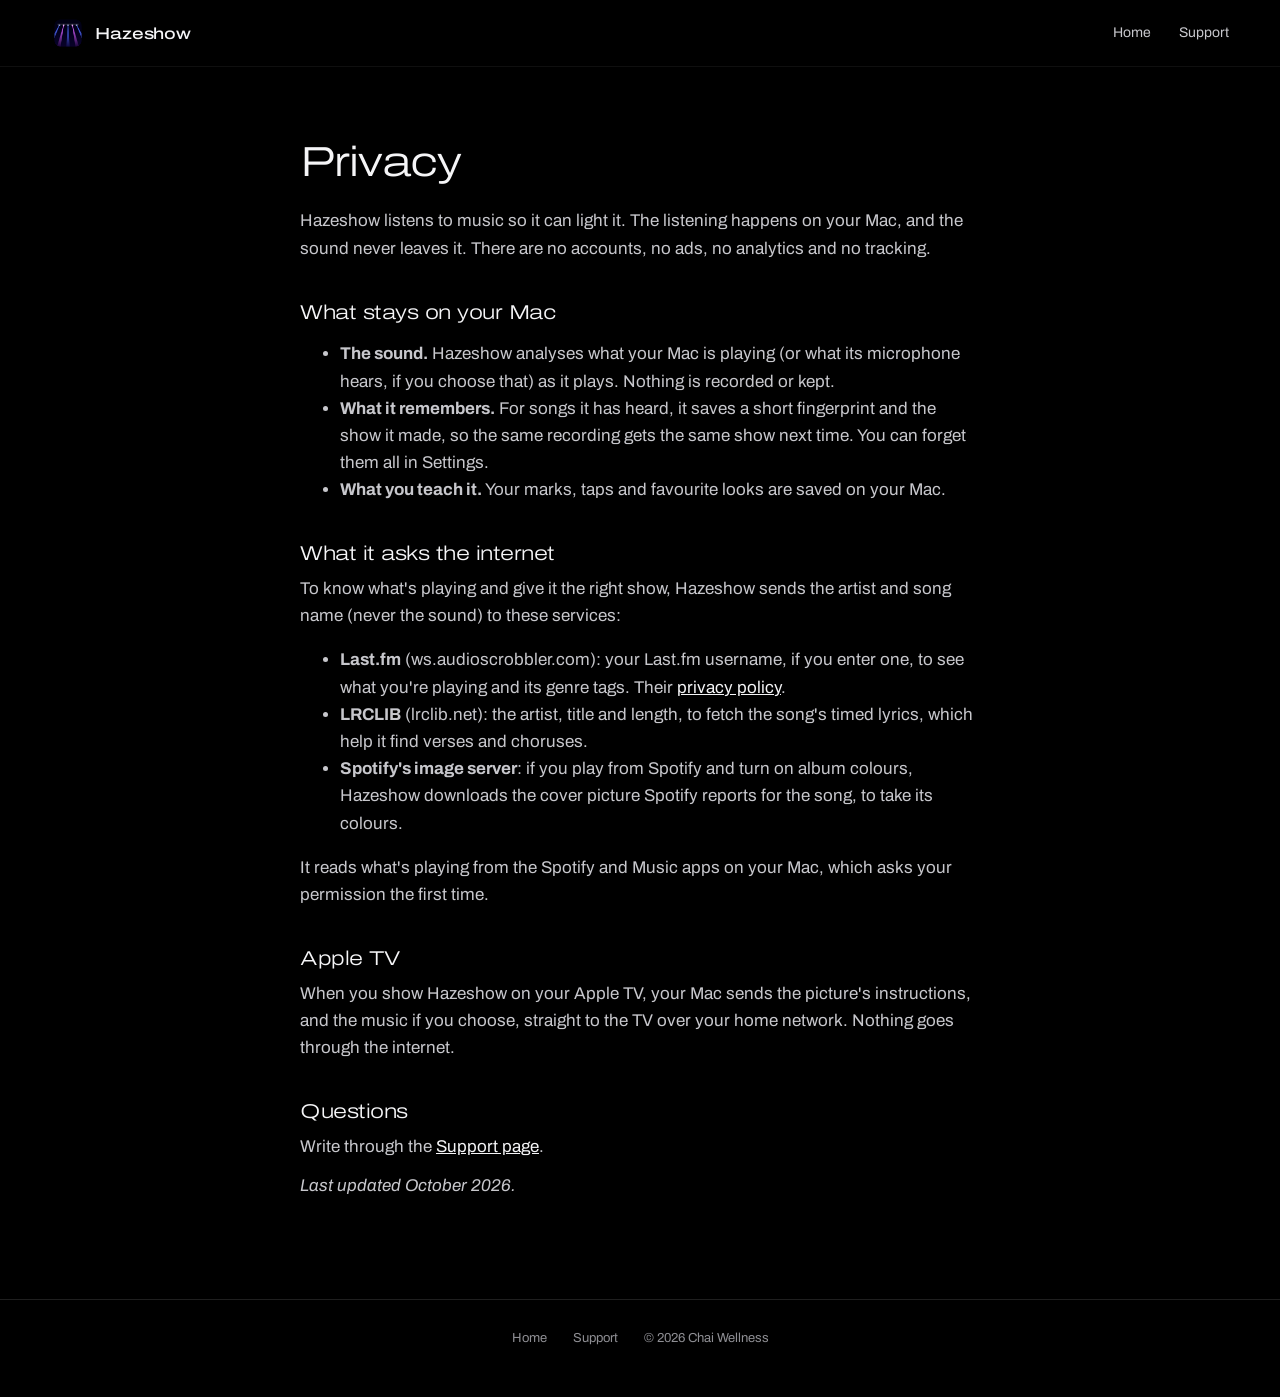
==== privacy.html @ 148dab3c "First version of the site" ====
<!doctype html>
<html lang="en">
<head>
<meta charset="utf-8">
<meta name="viewport" content="width=device-width, initial-scale=1">
<title>Privacy · Hazeshow</title>
<meta name="description" content="What Hazeshow sends, to whom, and what stays on your Mac.">
<link rel="icon" href="favicon.png">
<link href="https://fonts.googleapis.com/css2?family=Archivo:wdth,wght@100,400;100,500;125,300;125,500&family=Martian+Mono:wght@400&display=swap" rel="stylesheet">
<link rel="stylesheet" href="style.css">
</head>
<body>
<header class="top">
  <a class="brand" href="index.html"><img src="img/icon.png" alt="" width="34" height="34"><span>Hazeshow</span></a>
  <nav><a href="index.html">Home</a><a href="support.html">Support</a></nav>
</header>
<main class="page">
<h1>Privacy</h1>
<p>Hazeshow listens to music so it can light it. The listening happens on your Mac, and the sound never leaves it. There are no accounts, no ads, no analytics and no tracking.</p>

<h2>What stays on your Mac</h2>
<ul>
  <li><b>The sound.</b> Hazeshow analyses what your Mac is playing (or what its microphone hears, if you choose that) as it plays. Nothing is recorded or kept.</li>
  <li><b>What it remembers.</b> For songs it has heard, it saves a short fingerprint and the show it made, so the same recording gets the same show next time. You can forget them all in Settings.</li>
  <li><b>What you teach it.</b> Your marks, taps and favourite looks are saved on your Mac.</li>
</ul>

<h2>What it asks the internet</h2>
<p>To know what's playing and give it the right show, Hazeshow sends the artist and song name (never the sound) to these services:</p>
<ul>
  <li><b>Last.fm</b> (ws.audioscrobbler.com): your Last.fm username, if you enter one, to see what you're playing and its genre tags. Their <a href="https://www.last.fm/legal/privacy">privacy policy</a>.</li>
  <li><b>LRCLIB</b> (lrclib.net): the artist, title and length, to fetch the song's timed lyrics, which help it find verses and choruses.</li>
  <li><b>Spotify's image server</b>: if you play from Spotify and turn on album colours, Hazeshow downloads the cover picture Spotify reports for the song, to take its colours.</li>
</ul>
<p>It reads what's playing from the Spotify and Music apps on your Mac, which asks your permission the first time.</p>

<h2>Apple TV</h2>
<p>When you show Hazeshow on your Apple TV, your Mac sends the picture's instructions, and the music if you choose, straight to the TV over your home network. Nothing goes through the internet.</p>

<h2>Questions</h2>
<p>Write through the <a href="support.html">Support page</a>.</p>
<p><i>Last updated October 2026.</i></p>
</main>
<footer><a href="index.html">Home</a><a href="support.html">Support</a><span>© 2026 Chai Wellness</span></footer>
</body>
</html>
---- style.css ----
/* Hazeshow. The show is the colour; the page stays out of its way: black, white type, space.
   (The first version's glows, purple borders and cards read as a gimmick, his note.) */
:root {
  --bg: #000;
  --ink: #f5f5f7;
  --mute: #8e8e93;
  --soft: #c7c7cc;
  --line: rgba(255, 255, 255, 0.12);
  --display: "Archivo", -apple-system, system-ui, sans-serif;
  --body: "Archivo", -apple-system, system-ui, sans-serif;
  --mono: "Martian Mono", ui-monospace, monospace;
  --wide: 1080px;
}
* { box-sizing: border-box; }
html { scroll-behavior: smooth; }
body { margin: 0; background: var(--bg); color: var(--ink); font: 400 17px/1.6 var(--body); font-stretch: 100%; -webkit-font-smoothing: antialiased; }
img, video { display: block; max-width: 100%; }
a { color: var(--ink); }
/* Wide, light headlines at a calm size; the pictures are the loud part. */
h1, h2 { font-family: var(--display); font-weight: 300; font-stretch: 125%; letter-spacing: -0.025em; line-height: 1.08; margin: 0; }
h1 b, h2 b { font-weight: 500; }
h2 { font-size: clamp(26px, 2.6vw, 36px); }
h3 { font: 500 16px var(--body); margin: 0 0 6px; }
/* Small console labels, like a lighting desk's readout. */
.label { font: 400 11.5px var(--mono); letter-spacing: 0.06em; text-transform: uppercase; color: var(--mute); margin-bottom: 14px; }
.label i { font-style: normal; color: var(--ink); }
p { margin: 0; }
section { padding: 120px max(20px, 5vw); }
section > * { max-width: var(--wide); margin-left: auto; margin-right: auto; }

/* Header */
.top { position: fixed; inset: 0 0 auto 0; z-index: 20; display: flex; align-items: center; justify-content: space-between;
  padding: 16px max(20px, 4vw); background: rgba(0, 0, 0, 0.55); backdrop-filter: saturate(160%) blur(18px); -webkit-backdrop-filter: saturate(160%) blur(18px);
  border-bottom: 1px solid rgba(255, 255, 255, 0.06); }
.brand { display: flex; align-items: center; gap: 10px; text-decoration: none; font: 500 16px var(--display); font-stretch: 125%; letter-spacing: -0.01em; }
.brand img { border-radius: 7px; }
nav { display: flex; gap: 28px; }
nav a { text-decoration: none; color: var(--soft); font-size: 14px; }
nav a:hover { color: var(--ink); }

/* Hero: the show itself */
.hero { position: relative; min-height: 100vh; padding: 0; display: flex; align-items: flex-end; overflow: hidden; }
.hero-video { position: absolute; inset: 0; width: 100%; height: 100%; object-fit: cover; }
.hero-shade { position: absolute; inset: 0; background: linear-gradient(to top, #000 4%, rgba(0, 0, 0, 0.55) 38%, rgba(0, 0, 0, 0) 70%); }
.hero-copy { position: relative; width: 100%; max-width: none; padding: 0 max(20px, 5vw) 10vh; }
.hero h1 { font-size: clamp(34px, 4.2vw, 58px); max-width: 820px; }
.lede { font-size: clamp(17px, 1.3vw, 19px); color: var(--soft); max-width: 560px; margin: 20px 0 0; }
.meta { color: var(--mute); font-size: 15px; margin-top: 22px; }

/* One idea, large */
.statement { padding-top: 120px; padding-bottom: 40px; }
.statement p { font: 300 clamp(20px, 2vw, 27px)/1.45 var(--display); font-stretch: 125%; letter-spacing: -0.015em; color: var(--ink); max-width: 900px; }

/* Rooms: big pictures, little text */
/* Rooms: two to a row, the name and a sentence above each picture (his note), so all four
   are in view at once rather than a long scroll. */
.rooms { display: grid; grid-template-columns: repeat(2, minmax(0, 1fr)); column-gap: 40px; row-gap: 80px; padding-top: 80px; }
.room { width: 100%; display: flex; flex-direction: column; }
.room video { width: 100%; aspect-ratio: 16 / 9; object-fit: cover; border-radius: 6px; background: #0b0b0d; margin-top: auto; }
.room-copy { margin-bottom: 22px; }
.room-copy p { color: var(--mute); font-size: 16px; margin-top: 10px; max-width: 480px; }

/* Six more */
.modes-head { display: grid; grid-template-columns: minmax(0, 1fr) minmax(0, 1fr); gap: 56px; align-items: end; margin-bottom: 48px; }
.modes-head p { color: var(--mute); font-size: 17px; max-width: 460px; }
.strip { display: grid; grid-template-columns: repeat(3, minmax(0, 1fr)); gap: 20px; }
.strip figure { margin: 0; }
.strip img { width: 100%; aspect-ratio: 16 / 9; object-fit: cover; border-radius: 5px; }
.strip figcaption { font: 400 11px var(--mono); letter-spacing: 0.06em; text-transform: uppercase; color: var(--soft); margin-top: 12px; }

/* Apple TV */
.tv { text-align: center; }
.tv-lede { color: var(--mute); font-size: 17px; max-width: 560px; margin: 16px auto 48px; }
.tv-video { width: 100%; aspect-ratio: 16 / 9; object-fit: cover; border-radius: 6px; }
.cols { display: grid; grid-template-columns: repeat(3, minmax(0, 1fr)); gap: 40px; text-align: left; margin-top: 64px; }
.cols p { color: var(--mute); font-size: 15.5px; }
.cols > div { border-top: 1px solid var(--line); padding-top: 22px; }

.listens h2 { margin-bottom: 8px; }
.listens .cols { row-gap: 48px; }

.closing { text-align: center; padding: 160px 20px; }
.closing h2 { font-size: clamp(28px, 3.2vw, 44px); }

footer { display: flex; gap: 26px; justify-content: center; flex-wrap: wrap; padding: 28px 20px 48px; color: var(--mute); font-size: 13px; border-top: 1px solid var(--line); }
footer a { color: var(--mute); text-decoration: none; }
footer a:hover { color: var(--ink); }

/* Text pages (privacy, support) */
.page { max-width: 720px; margin: 0 auto; padding: 140px 20px 100px; }
.page h1 { font-size: clamp(30px, 3.6vw, 42px); margin-bottom: 22px; }
.page h2 { font-size: 20px; margin: 40px 0 10px; }
.page p, .page li { color: var(--soft); font-size: 17px; }
.page p + p { margin-top: 12px; }
.page a { color: var(--ink); }

@media (max-width: 900px) {
  section { padding-top: 96px; padding-bottom: 96px; }
  nav a:not(:last-child) { display: none; }
  .rooms { gap: 72px; }
  .rooms { grid-template-columns: 1fr; row-gap: 64px; }
  .modes-head { grid-template-columns: 1fr; gap: 14px; }
  .strip { grid-template-columns: repeat(2, minmax(0, 1fr)); gap: 14px; }
  .cols { grid-template-columns: 1fr; gap: 28px; }
}
@media (prefers-reduced-motion: reduce) { html { scroll-behavior: auto; } }
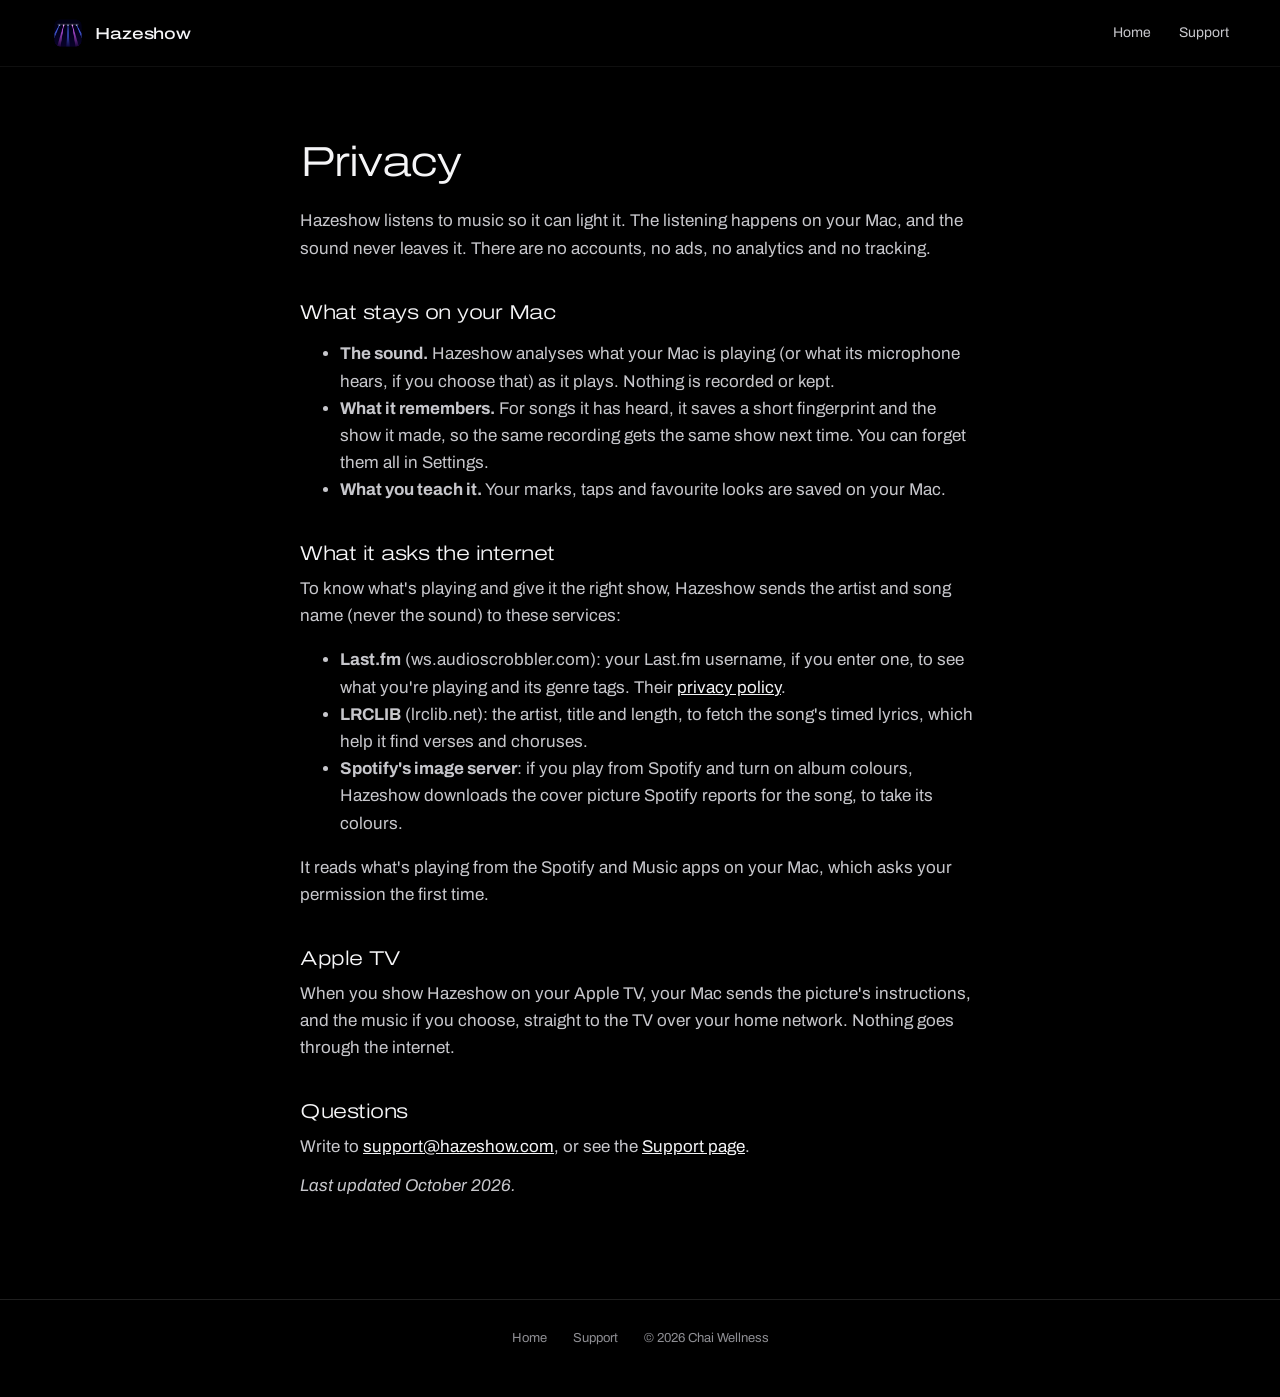
==== commit 203db8d3: "Support email: support@hazeshow.com" ====
--- a/privacy.html
+++ b/privacy.html
@@ -38,7 +38,7 @@
 <p>When you show Hazeshow on your Apple TV, your Mac sends the picture's instructions, and the music if you choose, straight to the TV over your home network. Nothing goes through the internet.</p>
 
 <h2>Questions</h2>
-<p>Write through the <a href="support.html">Support page</a>.</p>
+<p>Write to <a href="mailto:support@hazeshow.com">support@hazeshow.com</a>, or see the <a href="support.html">Support page</a>.</p>
 <p><i>Last updated October 2026.</i></p>
 </main>
 <footer><a href="index.html">Home</a><a href="support.html">Support</a><span>© 2026 Chai Wellness</span></footer>
--- a/style.css
+++ b/style.css
@@ -52,9 +52,13 @@
 .statement p { font: 300 clamp(20px, 2vw, 27px)/1.45 var(--display); font-stretch: 125%; letter-spacing: -0.015em; color: var(--ink); max-width: 900px; }
 
 /* Rooms: big pictures, little text */
+.rooms-head { padding-top: 100px; padding-bottom: 0; }
+.rooms-head p { color: var(--mute); font-size: 17px; max-width: 640px; margin-top: 16px; }
+
 /* Rooms: two to a row, the name and a sentence above each picture (his note), so all four
    are in view at once rather than a long scroll. */
-.rooms { display: grid; grid-template-columns: repeat(2, minmax(0, 1fr)); column-gap: 40px; row-gap: 80px; padding-top: 80px; }
+.rooms { display: grid; grid-template-columns: repeat(2, minmax(0, 1fr)); column-gap: 40px; row-gap: 80px; padding-top: 56px;
+  max-width: calc(var(--wide) + 2 * max(20px, 5vw)); margin: 0 auto; }
 .room { width: 100%; display: flex; flex-direction: column; }
 .room video { width: 100%; aspect-ratio: 16 / 9; object-fit: cover; border-radius: 6px; background: #0b0b0d; margin-top: auto; }
 .room-copy { margin-bottom: 22px; }
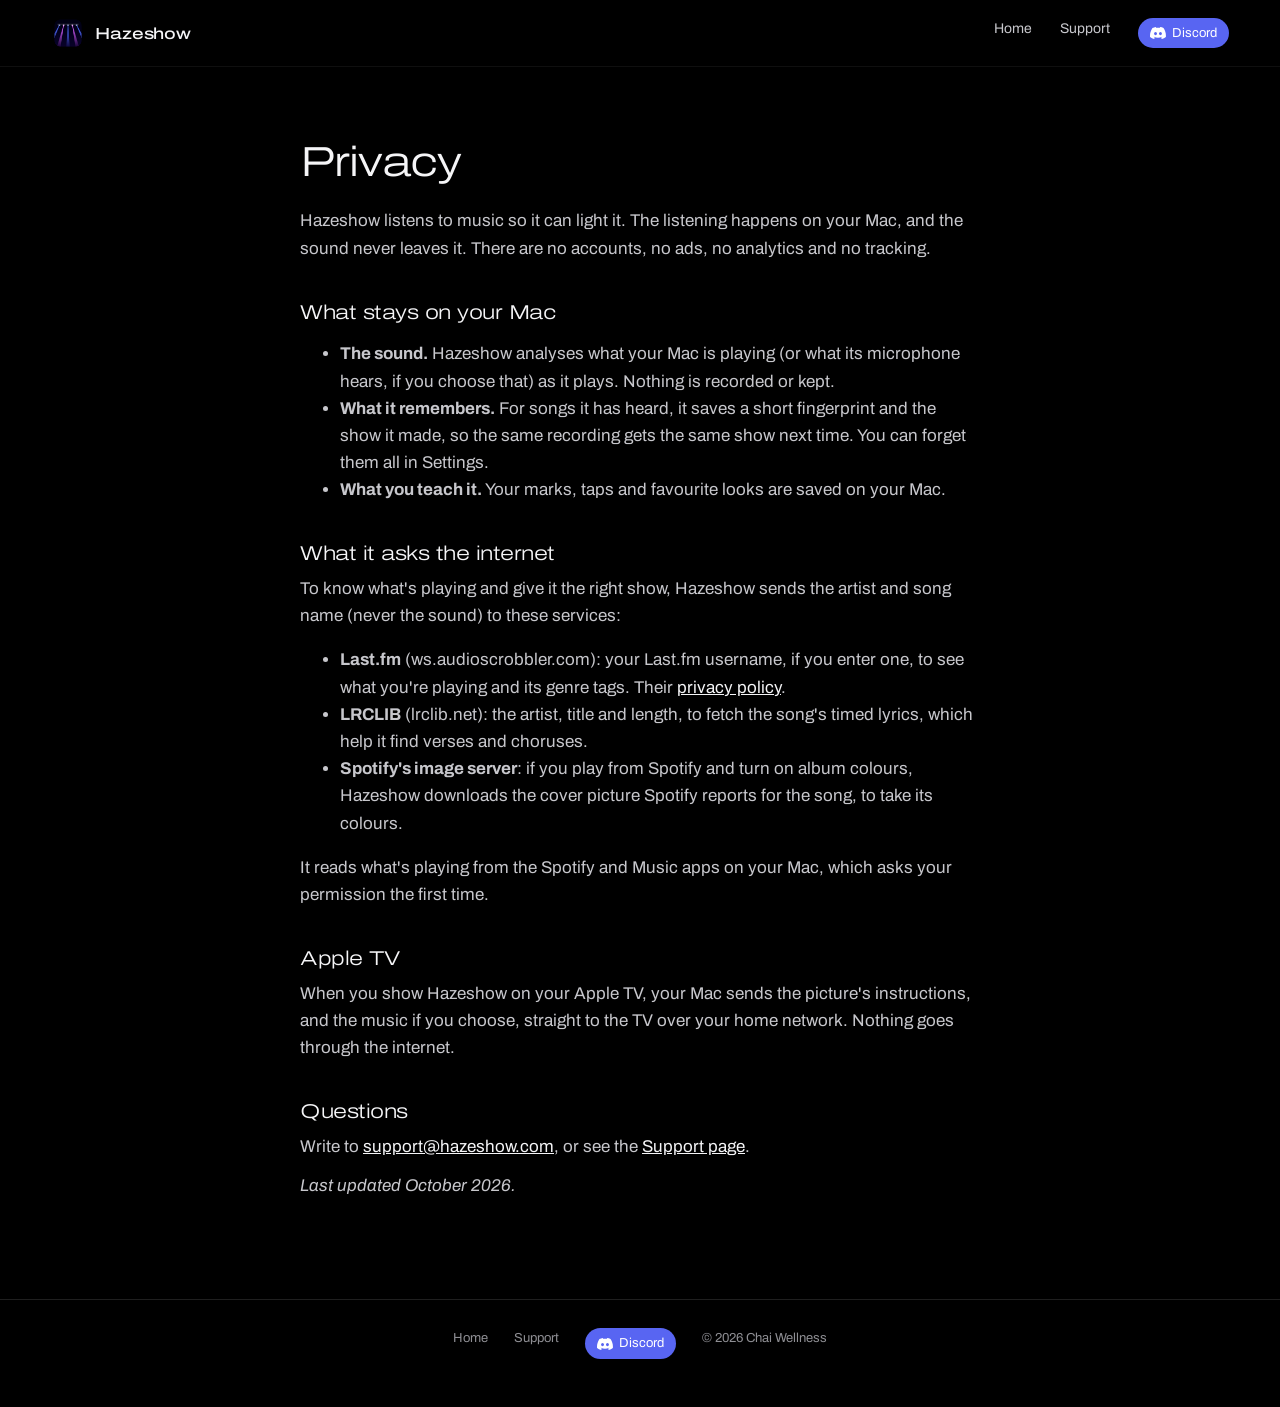
==== commit a20accd7: "Discord buttons" ====
--- a/privacy.html
+++ b/privacy.html
@@ -12,7 +12,7 @@
 <body>
 <header class="top">
   <a class="brand" href="index.html"><img src="img/icon.png" alt="" width="34" height="34"><span>Hazeshow</span></a>
-  <nav><a href="index.html">Home</a><a href="support.html">Support</a></nav>
+  <nav><a href="index.html">Home</a><a href="support.html">Support</a><a class="discord" data-discord href="https://discord.gg/WpsQTTFNzN" target="_blank" rel="noopener"><svg viewBox="0 0 24 24" aria-hidden="true" fill="currentColor"><path d="M20.3 4.4A19.8 19.8 0 0 0 15.4 3l-.6 1.3a18.4 18.4 0 0 0-5.6 0L8.6 3a19.7 19.7 0 0 0-4.9 1.5C.6 9.1-.3 13.6.1 18.1a19.9 19.9 0 0 0 6 3l1.3-2.1a12.9 12.9 0 0 1-2-1l.5-.4a14.2 14.2 0 0 0 12.2 0l.5.4a12.9 12.9 0 0 1-2.1 1l1.3 2.1a19.8 19.8 0 0 0 6-3c.5-5.2-.8-9.7-3.5-13.7ZM8.3 15.3c-1.2 0-2.2-1.1-2.2-2.4s1-2.4 2.2-2.4 2.2 1.1 2.2 2.4-1 2.4-2.2 2.4Zm7.4 0c-1.2 0-2.2-1.1-2.2-2.4s1-2.4 2.2-2.4 2.2 1.1 2.2 2.4-1 2.4-2.2 2.4Z"/></svg>Discord</a></nav>
 </header>
 <main class="page">
 <h1>Privacy</h1>
@@ -41,6 +41,6 @@
 <p>Write to <a href="mailto:support@hazeshow.com">support@hazeshow.com</a>, or see the <a href="support.html">Support page</a>.</p>
 <p><i>Last updated October 2026.</i></p>
 </main>
-<footer><a href="index.html">Home</a><a href="support.html">Support</a><span>© 2026 Chai Wellness</span></footer>
+<footer><a href="index.html">Home</a><a href="support.html">Support</a><a class="discord" data-discord href="https://discord.gg/WpsQTTFNzN" target="_blank" rel="noopener"><svg viewBox="0 0 24 24" aria-hidden="true" fill="currentColor"><path d="M20.3 4.4A19.8 19.8 0 0 0 15.4 3l-.6 1.3a18.4 18.4 0 0 0-5.6 0L8.6 3a19.7 19.7 0 0 0-4.9 1.5C.6 9.1-.3 13.6.1 18.1a19.9 19.9 0 0 0 6 3l1.3-2.1a12.9 12.9 0 0 1-2-1l.5-.4a14.2 14.2 0 0 0 12.2 0l.5.4a12.9 12.9 0 0 1-2.1 1l1.3 2.1a19.8 19.8 0 0 0 6-3c.5-5.2-.8-9.7-3.5-13.7ZM8.3 15.3c-1.2 0-2.2-1.1-2.2-2.4s1-2.4 2.2-2.4 2.2 1.1 2.2 2.4-1 2.4-2.2 2.4Zm7.4 0c-1.2 0-2.2-1.1-2.2-2.4s1-2.4 2.2-2.4 2.2 1.1 2.2 2.4-1 2.4-2.2 2.4Z"/></svg>Discord</a><span>© 2026 Chai Wellness</span></footer>
 </body>
 </html>
--- a/style.css
+++ b/style.css
@@ -100,7 +100,7 @@
 
 @media (max-width: 900px) {
   section { padding-top: 96px; padding-bottom: 96px; }
-  nav a:not(:last-child) { display: none; }
+  nav a:not(:nth-last-child(-n+2)) { display: none; }
   .rooms { gap: 72px; }
   .rooms { grid-template-columns: 1fr; row-gap: 64px; }
   .modes-head { grid-template-columns: 1fr; gap: 14px; }
@@ -108,3 +108,32 @@
   .cols { grid-template-columns: 1fr; gap: 28px; }
 }
 @media (prefers-reduced-motion: reduce) { html { scroll-behavior: auto; } }
+
+/* Tap to see it larger */
+.zoom { position: relative; display: block; cursor: zoom-in; }
+.room .zoom { margin-top: auto; }
+.room .zoom video { margin-top: 0; display: block; }
+.strip .zoom img, .tv .zoom video { display: block; }
+.hero { cursor: zoom-in; }
+.hero-shade { pointer-events: none; }
+.expand { position: absolute; right: 10px; bottom: 10px; width: 36px; height: 36px; display: grid; place-items: center;
+  border: 1px solid rgba(255, 255, 255, 0.25); border-radius: 50%; background: rgba(0, 0, 0, 0.55); color: #fff;
+  cursor: pointer; opacity: 0.85; transition: opacity 0.2s, background 0.2s; -webkit-backdrop-filter: blur(8px); backdrop-filter: blur(8px); }
+.expand:hover, .expand:focus-visible { opacity: 1; background: rgba(0, 0, 0, 0.8); }
+.expand-hero { top: 84px; bottom: auto; right: max(20px, 5vw); z-index: 2; }
+.viewing, .viewing body { overflow: hidden; }
+.viewer { position: fixed; inset: 0; z-index: 100; background: #000; display: flex; flex-direction: column;
+  align-items: center; justify-content: center; padding: 56px 16px 24px; cursor: zoom-out; }
+.viewer[hidden] { display: none; }
+.viewer-stage { flex: 1; width: 100%; min-height: 0; display: flex; align-items: center; justify-content: center; }
+.viewer-stage img, .viewer-stage video { max-width: 100%; max-height: 100%; object-fit: contain; border-radius: 6px; cursor: default; background: #000; }
+.viewer-caption { font: 400 11.5px var(--mono); letter-spacing: 0.06em; text-transform: uppercase; color: var(--soft); margin: 14px 0 0; text-align: center; }
+.viewer-close { position: absolute; top: 12px; right: 12px; width: 44px; height: 44px; border: 0; border-radius: 50%;
+  background: rgba(255, 255, 255, 0.12); color: #fff; font: 300 28px/1 var(--body); cursor: pointer; }
+.viewer-close:hover, .viewer-close:focus-visible { background: rgba(255, 255, 255, 0.24); }
+@media (max-width: 700px) { .strip .expand { width: 28px; height: 28px; right: 6px; bottom: 6px; } .strip .expand svg { width: 12px; height: 12px; } }
+
+/* Discord: its own mark in its own blurple, everywhere it appears */
+a.discord, footer a.discord { display: inline-flex; align-items: center; gap: 6px; color: #fff; background: #5865F2; padding: 5px 12px; border-radius: 999px; text-decoration: none; font-size: 13px; }
+a.discord:hover, footer a.discord:hover { color: #fff; background: #4752C4; }
+a.discord svg { width: 16px; height: 16px; flex: none; }
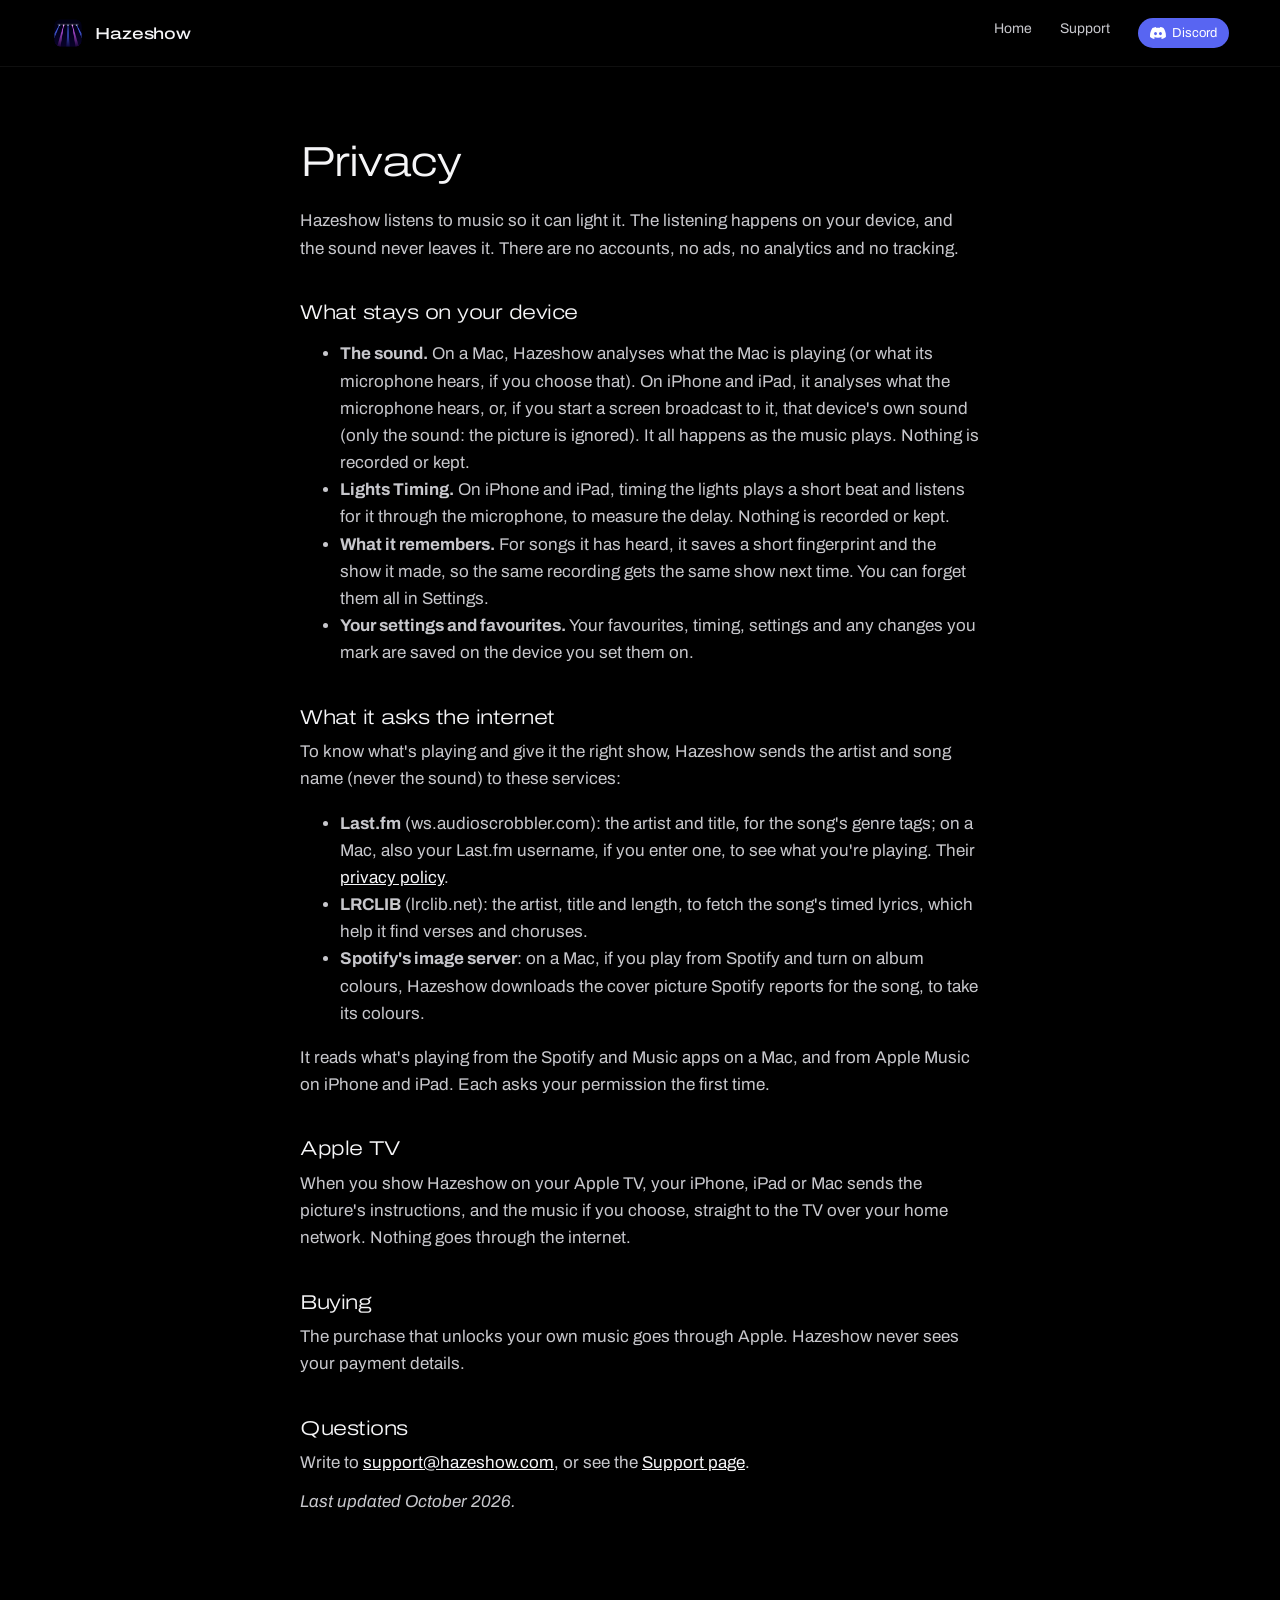
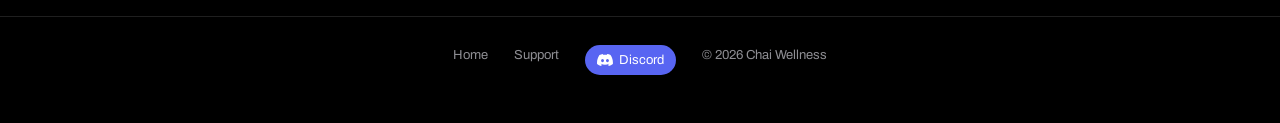
==== commit f6125a55: "Support, privacy and home page: stages, Favourites, Lights Timing, every device" ====
--- a/privacy.html
+++ b/privacy.html
@@ -16,26 +16,30 @@
 </header>
 <main class="page">
 <h1>Privacy</h1>
-<p>Hazeshow listens to music so it can light it. The listening happens on your Mac, and the sound never leaves it. There are no accounts, no ads, no analytics and no tracking.</p>
+<p>Hazeshow listens to music so it can light it. The listening happens on your device, and the sound never leaves it. There are no accounts, no ads, no analytics and no tracking.</p>
 
-<h2>What stays on your Mac</h2>
+<h2>What stays on your device</h2>
 <ul>
-  <li><b>The sound.</b> Hazeshow analyses what your Mac is playing (or what its microphone hears, if you choose that) as it plays. Nothing is recorded or kept.</li>
+  <li><b>The sound.</b> On a Mac, Hazeshow analyses what the Mac is playing (or what its microphone hears, if you choose that). On iPhone and iPad, it analyses what the microphone hears, or, if you start a screen broadcast to it, that device's own sound (only the sound: the picture is ignored). It all happens as the music plays. Nothing is recorded or kept.</li>
+  <li><b>Lights Timing.</b> On iPhone and iPad, timing the lights plays a short beat and listens for it through the microphone, to measure the delay. Nothing is recorded or kept.</li>
   <li><b>What it remembers.</b> For songs it has heard, it saves a short fingerprint and the show it made, so the same recording gets the same show next time. You can forget them all in Settings.</li>
-  <li><b>What you teach it.</b> Your marks, taps and favourite looks are saved on your Mac.</li>
+  <li><b>Your settings and favourites.</b> Your favourites, timing, settings and any changes you mark are saved on the device you set them on.</li>
 </ul>
 
 <h2>What it asks the internet</h2>
 <p>To know what's playing and give it the right show, Hazeshow sends the artist and song name (never the sound) to these services:</p>
 <ul>
-  <li><b>Last.fm</b> (ws.audioscrobbler.com): your Last.fm username, if you enter one, to see what you're playing and its genre tags. Their <a href="https://www.last.fm/legal/privacy">privacy policy</a>.</li>
+  <li><b>Last.fm</b> (ws.audioscrobbler.com): the artist and title, for the song's genre tags; on a Mac, also your Last.fm username, if you enter one, to see what you're playing. Their <a href="https://www.last.fm/legal/privacy">privacy policy</a>.</li>
   <li><b>LRCLIB</b> (lrclib.net): the artist, title and length, to fetch the song's timed lyrics, which help it find verses and choruses.</li>
-  <li><b>Spotify's image server</b>: if you play from Spotify and turn on album colours, Hazeshow downloads the cover picture Spotify reports for the song, to take its colours.</li>
+  <li><b>Spotify's image server</b>: on a Mac, if you play from Spotify and turn on album colours, Hazeshow downloads the cover picture Spotify reports for the song, to take its colours.</li>
 </ul>
-<p>It reads what's playing from the Spotify and Music apps on your Mac, which asks your permission the first time.</p>
+<p>It reads what's playing from the Spotify and Music apps on a Mac, and from Apple Music on iPhone and iPad. Each asks your permission the first time.</p>
 
 <h2>Apple TV</h2>
-<p>When you show Hazeshow on your Apple TV, your Mac sends the picture's instructions, and the music if you choose, straight to the TV over your home network. Nothing goes through the internet.</p>
+<p>When you show Hazeshow on your Apple TV, your iPhone, iPad or Mac sends the picture's instructions, and the music if you choose, straight to the TV over your home network. Nothing goes through the internet.</p>
+
+<h2>Buying</h2>
+<p>The purchase that unlocks your own music goes through Apple. Hazeshow never sees your payment details.</p>
 
 <h2>Questions</h2>
 <p>Write to <a href="mailto:support@hazeshow.com">support@hazeshow.com</a>, or see the <a href="support.html">Support page</a>.</p>
--- a/style.css
+++ b/style.css
@@ -41,11 +41,18 @@
 /* Hero: the show itself */
 .hero { position: relative; min-height: 100vh; padding: 0; display: flex; align-items: flex-end; overflow: hidden; }
 .hero-video { position: absolute; inset: 0; width: 100%; height: 100%; object-fit: cover; }
-.hero-shade { position: absolute; inset: 0; background: linear-gradient(to top, #000 4%, rgba(0, 0, 0, 0.55) 38%, rgba(0, 0, 0, 0) 70%); }
-.hero-copy { position: relative; width: 100%; max-width: none; padding: 0 max(20px, 5vw) 10vh; }
+/* The film and its shade fill the window: `section > *` caps the page's content at --wide, which
+   left them 1080 wide on any wider screen (found checking in Firefox, 2026-10-22). */
+.hero > .hero-video, .hero > .hero-shade { max-width: none; }
+.hero-shade { position: absolute; inset: 0; background: linear-gradient(to top, #000 4%, rgba(0, 0, 0, 0.55) 38%, rgba(0, 0, 0, 0) 70%),
+  linear-gradient(to right, rgba(0, 0, 0, 0.6), rgba(0, 0, 0, 0.35) 45%, rgba(0, 0, 0, 0) 70%); }   /* the left side keeps the text readable over the beams */
+.hero-copy { position: relative; width: 100%; max-width: none; padding: 96px max(20px, 5vw) 10vh; }   /* top: room for the header when the copy outgrows the screen */
+.hero .lede { text-shadow: 0 1px 12px rgba(0, 0, 0, 0.8); }
 .hero h1 { font-size: clamp(34px, 4.2vw, 58px); max-width: 820px; }
 .lede { font-size: clamp(17px, 1.3vw, 19px); color: var(--soft); max-width: 560px; margin: 20px 0 0; }
+.lede + .lede { margin-top: 10px; }
 .meta { color: var(--mute); font-size: 15px; margin-top: 22px; }
+.sound-note { color: var(--mute); font-size: 15px; max-width: 560px; margin: 14px 0 0; }
 
 /* One idea, large */
 .statement { padding-top: 120px; padding-bottom: 40px; }
@@ -69,7 +76,14 @@
 .modes-head p { color: var(--mute); font-size: 17px; max-width: 460px; }
 .strip { display: grid; grid-template-columns: repeat(3, minmax(0, 1fr)); gap: 20px; }
 .strip figure { margin: 0; }
-.strip img { width: 100%; aspect-ratio: 16 / 9; object-fit: cover; border-radius: 5px; }
+/* A stage that spans the row: the venues (one clip each), and the last stage. */
+.room-wide { grid-column: 1 / -1; }
+.room-wide .room-copy p { max-width: 640px; }
+.strip.venues { grid-template-columns: repeat(5, minmax(0, 1fr)); gap: 14px; margin-top: auto; }
+@media (max-width: 1000px) { .strip.venues { grid-template-columns: repeat(3, minmax(0, 1fr)); } }
+@media (max-width: 700px) { .strip.venues { grid-template-columns: repeat(2, minmax(0, 1fr)); }
+  .strip.venues figure:last-child { grid-column: 1 / -1; } }   /* the Dome gets the full width */
+.strip img, .strip video { width: 100%; aspect-ratio: 16 / 9; object-fit: cover; border-radius: 5px; background: #0b0b0d; display: block; }
 .strip figcaption { font: 400 11px var(--mono); letter-spacing: 0.06em; text-transform: uppercase; color: var(--soft); margin-top: 12px; }
 
 /* Apple TV */
@@ -111,6 +125,21 @@
 
 /* Tap to see it larger */
 .zoom { position: relative; display: block; cursor: zoom-in; }
+/* Sound: each film plays to First Light; one aloud at a time. White when on. */
+.sound { position: absolute; left: 10px; bottom: 10px; z-index: 2; height: 36px; padding: 0 13px 0 11px; display: inline-flex; align-items: center; gap: 7px;
+  border: 0; border-radius: 18px; background: rgba(0, 0, 0, 0.62); color: #fff; font: 600 13px/1 var(--body); cursor: pointer;
+  -webkit-backdrop-filter: blur(8px); backdrop-filter: blur(8px); transition: background 0.2s, color 0.2s; }
+.sound:hover, .sound:focus-visible { background: rgba(0, 0, 0, 0.82); }
+.sound[aria-pressed="true"] { background: #fff; color: #000; }
+/* The home page film's: a big white button with the words, the first thing to press (his note,
+   2026-10-22: the corner chip on the full-screen film was easy to miss); dark once it's on. */
+.sound-hero { position: relative; left: auto; bottom: auto; margin-top: 22px; height: 50px; padding: 0 22px 0 18px; border-radius: 25px;
+  background: #fff; color: #000; font-size: 16px; font-weight: 650; box-shadow: 0 4px 18px rgba(0, 0, 0, 0.45); transition: transform 0.15s, background 0.2s, color 0.2s; }
+.sound-hero svg { width: 20px; height: 20px; }
+.sound-hero:hover, .sound-hero:focus-visible { background: #fff; transform: scale(1.04); }
+.sound-hero[aria-pressed="true"] { background: rgba(255, 255, 255, 0.14); color: #fff; box-shadow: none; }
+.strip .sound { height: 30px; padding: 0 11px 0 9px; font-size: 12px; left: 8px; bottom: 8px; }
+@media (max-width: 700px) { .sound { height: 32px; font-size: 12px; } .sound-hero { height: 46px; font-size: 15px; } }
 .room .zoom { margin-top: auto; }
 .room .zoom video { margin-top: 0; display: block; }
 .strip .zoom img, .tv .zoom video { display: block; }
@@ -137,3 +166,14 @@
 a.discord, footer a.discord { display: inline-flex; align-items: center; gap: 6px; color: #fff; background: #5865F2; padding: 5px 12px; border-radius: 999px; text-decoration: none; font-size: 13px; }
 a.discord:hover, footer a.discord:hover { color: #fff; background: #4752C4; }
 a.discord svg { width: 16px; height: 16px; flex: none; }
+
+/* Phones: the hero film plays uncovered across the top, with the words under it. Over the film,
+   four paragraphs hid it until it read as a dark background (his note, 2026-10-22). */
+@media (max-width: 700px) {
+  .hero { display: block; min-height: 0; padding-top: 64px; }
+  .hero > .hero-video { position: relative; inset: auto; height: auto; aspect-ratio: 16 / 9; display: block; }
+  .hero-shade { display: none; }
+  .hero-copy { padding: 24px max(20px, 5vw) 48px; }
+  .hero .lede { text-shadow: none; }
+  .expand-hero { top: 72px; right: 10px; }
+}
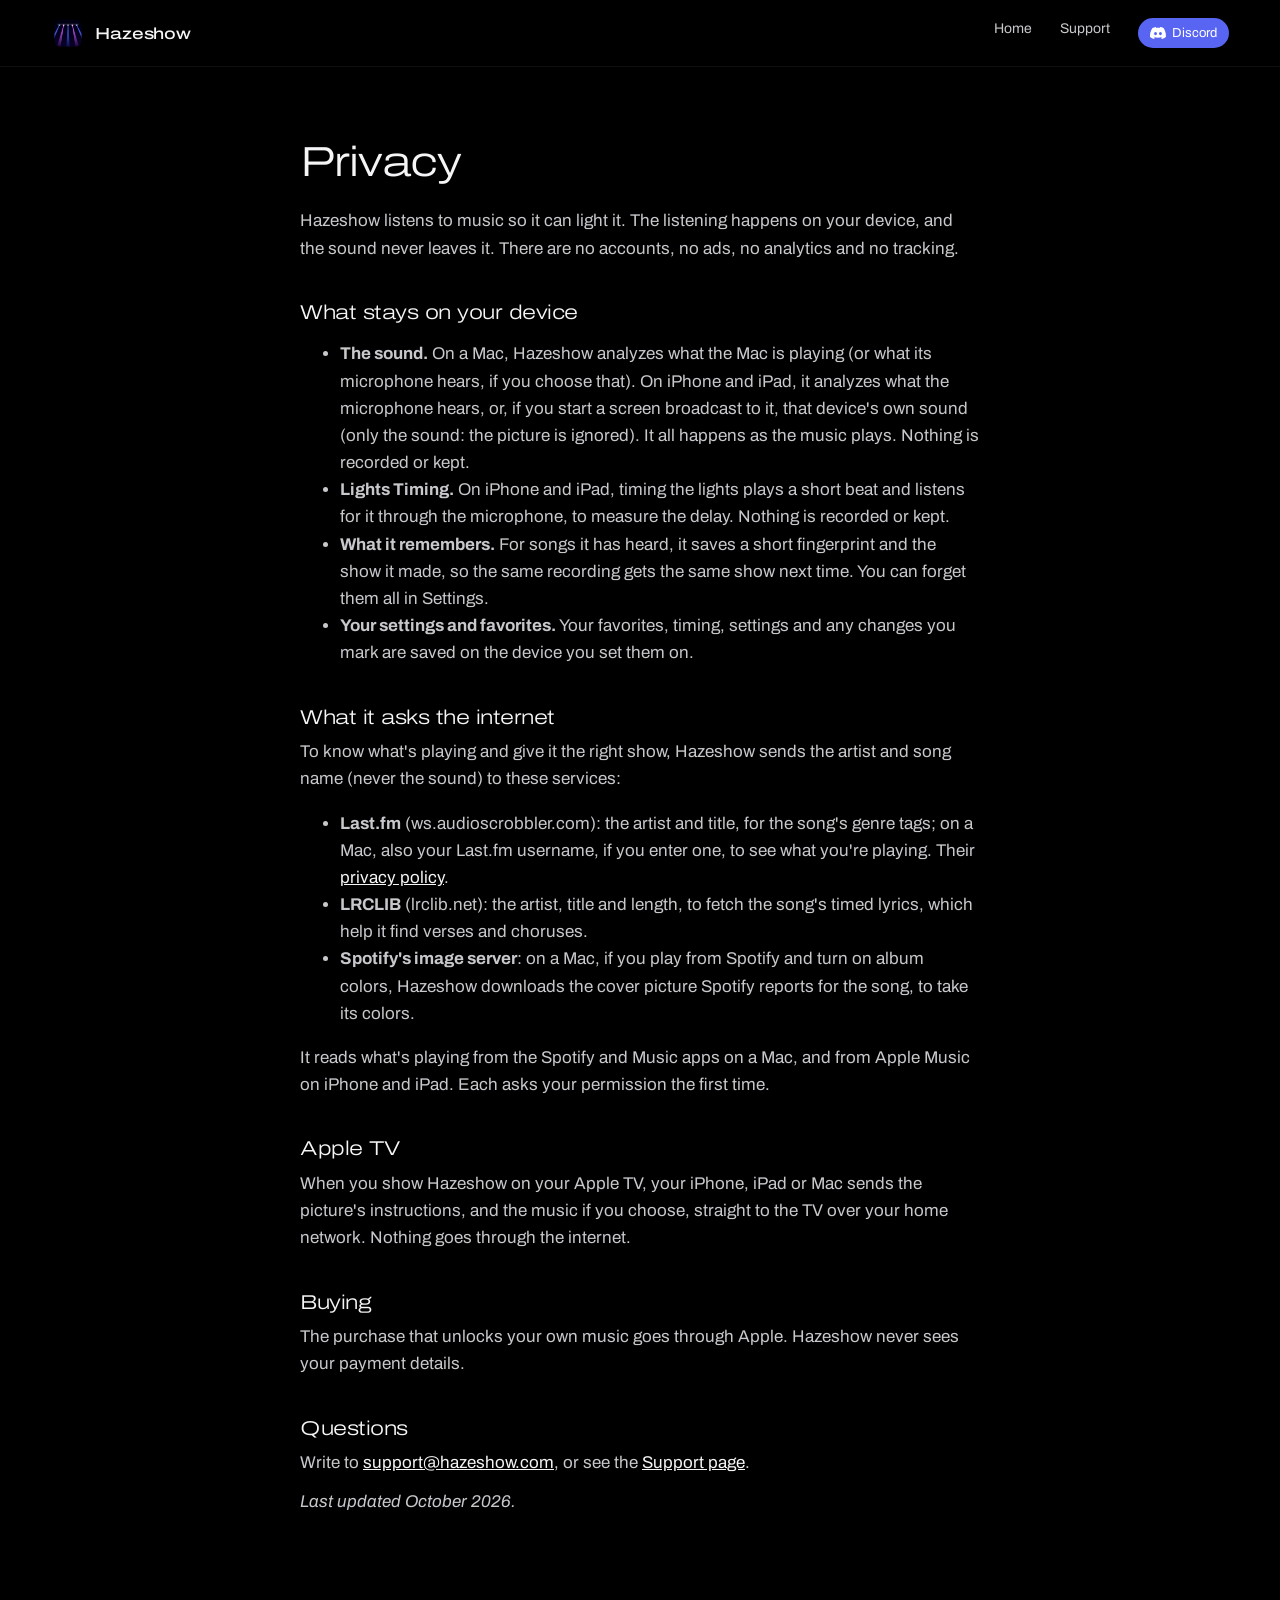
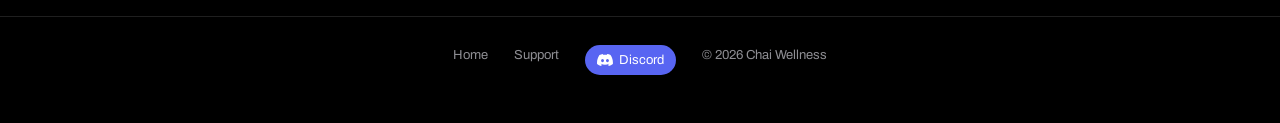
==== commit 447724ea: "American spelling" ====
--- a/privacy.html
+++ b/privacy.html
@@ -7,7 +7,7 @@
 <meta name="description" content="What Hazeshow sends, to whom, and what stays on your Mac.">
 <link rel="icon" href="favicon.png">
 <link href="https://fonts.googleapis.com/css2?family=Archivo:wdth,wght@100,400;100,500;125,300;125,500&family=Martian+Mono:wght@400&display=swap" rel="stylesheet">
-<link rel="stylesheet" href="style.css">
+<link rel="stylesheet" href="style.css?v=20261026">
 </head>
 <body>
 <header class="top">
@@ -20,10 +20,10 @@
 
 <h2>What stays on your device</h2>
 <ul>
-  <li><b>The sound.</b> On a Mac, Hazeshow analyses what the Mac is playing (or what its microphone hears, if you choose that). On iPhone and iPad, it analyses what the microphone hears, or, if you start a screen broadcast to it, that device's own sound (only the sound: the picture is ignored). It all happens as the music plays. Nothing is recorded or kept.</li>
+  <li><b>The sound.</b> On a Mac, Hazeshow analyzes what the Mac is playing (or what its microphone hears, if you choose that). On iPhone and iPad, it analyzes what the microphone hears, or, if you start a screen broadcast to it, that device's own sound (only the sound: the picture is ignored). It all happens as the music plays. Nothing is recorded or kept.</li>
   <li><b>Lights Timing.</b> On iPhone and iPad, timing the lights plays a short beat and listens for it through the microphone, to measure the delay. Nothing is recorded or kept.</li>
   <li><b>What it remembers.</b> For songs it has heard, it saves a short fingerprint and the show it made, so the same recording gets the same show next time. You can forget them all in Settings.</li>
-  <li><b>Your settings and favourites.</b> Your favourites, timing, settings and any changes you mark are saved on the device you set them on.</li>
+  <li><b>Your settings and favorites.</b> Your favorites, timing, settings and any changes you mark are saved on the device you set them on.</li>
 </ul>
 
 <h2>What it asks the internet</h2>
@@ -31,7 +31,7 @@
 <ul>
   <li><b>Last.fm</b> (ws.audioscrobbler.com): the artist and title, for the song's genre tags; on a Mac, also your Last.fm username, if you enter one, to see what you're playing. Their <a href="https://www.last.fm/legal/privacy">privacy policy</a>.</li>
   <li><b>LRCLIB</b> (lrclib.net): the artist, title and length, to fetch the song's timed lyrics, which help it find verses and choruses.</li>
-  <li><b>Spotify's image server</b>: on a Mac, if you play from Spotify and turn on album colours, Hazeshow downloads the cover picture Spotify reports for the song, to take its colours.</li>
+  <li><b>Spotify's image server</b>: on a Mac, if you play from Spotify and turn on album colors, Hazeshow downloads the cover picture Spotify reports for the song, to take its colors.</li>
 </ul>
 <p>It reads what's playing from the Spotify and Music apps on a Mac, and from Apple Music on iPhone and iPad. Each asks your permission the first time.</p>
 
--- a/style.css
+++ b/style.css
@@ -30,7 +30,7 @@
 
 /* Header */
 .top { position: fixed; inset: 0 0 auto 0; z-index: 20; display: flex; align-items: center; justify-content: space-between;
-  padding: 16px max(20px, 4vw); background: rgba(0, 0, 0, 0.55); backdrop-filter: saturate(160%) blur(18px); -webkit-backdrop-filter: saturate(160%) blur(18px);
+  padding: 16px max(20px, 4vw); background: rgba(0, 0, 0, 0.82);
   border-bottom: 1px solid rgba(255, 255, 255, 0.06); }
 .brand { display: flex; align-items: center; gap: 10px; text-decoration: none; font: 500 16px var(--display); font-stretch: 125%; letter-spacing: -0.01em; }
 .brand img { border-radius: 7px; }
@@ -52,6 +52,14 @@
 .lede { font-size: clamp(17px, 1.3vw, 19px); color: var(--soft); max-width: 560px; margin: 20px 0 0; }
 .lede + .lede { margin-top: 10px; }
 .meta { color: var(--mute); font-size: 15px; margin-top: 22px; }
+/* The hero's facts (2026-10-26): two short lines, what you get and what it costs, in the console
+   type, read at a glance instead of as paragraphs (one long line broke mid-list with a stray dot). */
+.facts { list-style: none; padding: 0; margin: 22px 0 0; display: grid; gap: 8px; max-width: 640px;
+  font: 400 12px/1.5 var(--mono); letter-spacing: 0.06em; text-transform: uppercase; color: var(--soft); text-shadow: 0 1px 10px rgba(0, 0, 0, 0.8); }
+.facts span { margin: 0 10px; color: var(--mute); }
+.facts em { font-style: normal; white-space: nowrap; }
+/* On a phone a line won't fit: each fact on a line of its own, no dots. */
+@media (max-width: 600px) { .facts { gap: 4px; } .facts span { display: none; } .facts em { display: block; white-space: normal; } }
 .sound-note { color: var(--mute); font-size: 15px; max-width: 560px; margin: 14px 0 0; }
 
 /* One idea, large */
@@ -80,6 +88,8 @@
 .room-wide { grid-column: 1 / -1; }
 .room-wide .room-copy p { max-width: 640px; }
 .strip.venues { grid-template-columns: repeat(5, minmax(0, 1fr)); gap: 14px; margin-top: auto; }
+.strip.visuals { grid-template-columns: repeat(5, minmax(0, 1fr)); gap: 16px; }   /* ten visuals: two rows of five */
+@media (max-width: 1000px) { .strip.visuals { grid-template-columns: repeat(2, minmax(0, 1fr)); } }
 @media (max-width: 1000px) { .strip.venues { grid-template-columns: repeat(3, minmax(0, 1fr)); } }
 @media (max-width: 700px) { .strip.venues { grid-template-columns: repeat(2, minmax(0, 1fr)); }
   .strip.venues figure:last-child { grid-column: 1 / -1; } }   /* the Dome gets the full width */
@@ -87,7 +97,7 @@
 .strip figcaption { font: 400 11px var(--mono); letter-spacing: 0.06em; text-transform: uppercase; color: var(--soft); margin-top: 12px; }
 
 /* Apple TV */
-.tv { text-align: center; }
+.tv, .replay { text-align: center; }
 .tv-lede { color: var(--mute); font-size: 17px; max-width: 560px; margin: 16px auto 48px; }
 .tv-video { width: 100%; aspect-ratio: 16 / 9; object-fit: cover; border-radius: 6px; }
 .cols { display: grid; grid-template-columns: repeat(3, minmax(0, 1fr)); gap: 40px; text-align: left; margin-top: 64px; }
@@ -123,12 +133,35 @@
 }
 @media (prefers-reduced-motion: reduce) { html { scroll-behavior: auto; } }
 
+/* The montage (2026-10-26): two rows of stills drifting in opposite directions, endlessly, so the
+   range of looks reads at a glance. Plain pictures, as everywhere on the page; the rows fade into the
+   black at both ends. Each row holds its pictures twice and slides by half its width, so the loop
+   has no seam. Hovering pauses a row; with reduced motion the rows stand still and scroll by hand. */
+.montage { padding-left: 0; padding-right: 0; overflow: hidden; }
+.montage .modes-head { padding: 0 max(20px, 5vw); }
+.montage > .reels { max-width: none; display: grid; gap: 18px;
+  -webkit-mask-image: linear-gradient(to right, transparent, #000 8%, #000 92%, transparent);
+          mask-image: linear-gradient(to right, transparent, #000 8%, #000 92%, transparent); }
+.reel { display: flex; gap: 18px; width: max-content; animation: reel 140s linear infinite; }
+.reel.back { animation-direction: reverse; animation-duration: 160s; }
+.reel:hover, .reels.resting .reel { animation-play-state: paused; }
+.reel figure { margin: 0; flex: none; width: clamp(230px, 24vw, 400px); }
+.reel img { cursor: zoom-in; width: 100%; height: auto; aspect-ratio: 16 / 9; object-fit: cover; border-radius: 5px; background: #0b0b0d; display: block; }
+.reel figcaption { font: 400 11px var(--mono); letter-spacing: 0.06em; text-transform: uppercase; color: var(--mute); margin-top: 10px; }
+@keyframes reel { from { transform: translateX(0); } to { transform: translateX(calc(-50% - 9px)); } }
+@media (prefers-reduced-motion: reduce) {
+  .reel { animation: none; }
+  .montage > .reels { overflow-x: auto; -webkit-mask-image: none; mask-image: none; padding: 0 max(20px, 5vw); }
+  .reel figure[aria-hidden] { display: none; }
+}
+
+
 /* Tap to see it larger */
 .zoom { position: relative; display: block; cursor: zoom-in; }
 /* Sound: each film plays to First Light; one aloud at a time. White when on. */
 .sound { position: absolute; left: 10px; bottom: 10px; z-index: 2; height: 36px; padding: 0 13px 0 11px; display: inline-flex; align-items: center; gap: 7px;
   border: 0; border-radius: 18px; background: rgba(0, 0, 0, 0.62); color: #fff; font: 600 13px/1 var(--body); cursor: pointer;
-  -webkit-backdrop-filter: blur(8px); backdrop-filter: blur(8px); transition: background 0.2s, color 0.2s; }
+  transition: background 0.2s, color 0.2s; }
 .sound:hover, .sound:focus-visible { background: rgba(0, 0, 0, 0.82); }
 .sound[aria-pressed="true"] { background: #fff; color: #000; }
 /* The home page film's: a big white button with the words, the first thing to press (his note,
@@ -147,7 +180,7 @@
 .hero-shade { pointer-events: none; }
 .expand { position: absolute; right: 10px; bottom: 10px; width: 36px; height: 36px; display: grid; place-items: center;
   border: 1px solid rgba(255, 255, 255, 0.25); border-radius: 50%; background: rgba(0, 0, 0, 0.55); color: #fff;
-  cursor: pointer; opacity: 0.85; transition: opacity 0.2s, background 0.2s; -webkit-backdrop-filter: blur(8px); backdrop-filter: blur(8px); }
+  cursor: pointer; opacity: 0.85; transition: opacity 0.2s, background 0.2s; }
 .expand:hover, .expand:focus-visible { opacity: 1; background: rgba(0, 0, 0, 0.8); }
 .expand-hero { top: 84px; bottom: auto; right: max(20px, 5vw); z-index: 2; }
 .viewing, .viewing body { overflow: hidden; }
@@ -177,3 +210,22 @@
   .hero .lede { text-shadow: none; }
   .expand-hero { top: 72px; right: 10px; }
 }
+.replay-lede { margin-bottom: 0; }
+
+/* 2026-11-02: the venues, then the genre stages and visuals as stills with a line each (25 shows
+   was too many films for one page). */
+.venues-section { padding-bottom: 0; }
+.strip figcaption b { display: block; font: 500 15.5px/1.4 var(--body); color: var(--ink); margin-bottom: 4px; }
+.strip.venues figcaption, .strip.cards figcaption { font: 400 14.5px/1.45 var(--body); letter-spacing: 0; text-transform: none; color: var(--mute); }
+/* Four to a row, the last row centred (seven stages and thirteen visuals don't fill a grid). */
+.strip.cards { display: flex; flex-wrap: wrap; justify-content: center; gap: 32px 20px; }
+.strip.cards figure { flex: 0 0 calc((100% - 60px) / 4); min-width: 0; }
+.strip.cards img { height: auto; }
+@media (max-width: 1000px) { .strip.cards figure { flex-basis: calc((100% - 20px) / 2); } }
+@media (max-width: 520px) { .strip.cards figure { flex-basis: 100%; } }
+.stages .strip.cards, .modes .strip.cards { margin-top: 48px; }
+.montage > .wall { margin: 0 auto 56px; padding: 0 max(20px, 5vw); max-width: calc(var(--wide) + 2 * max(20px, 5vw)); box-sizing: border-box; }
+.wall video { width: 100%; aspect-ratio: 16 / 9; display: block; border-radius: 6px; background: #0b0b0d; cursor: zoom-in; }
+
+/* Sections below the first screen aren't laid out or painted until they come near. */
+.stages, .modes, .tv, .listens, .replay, .closing { content-visibility: auto; contain-intrinsic-size: auto 800px; }
